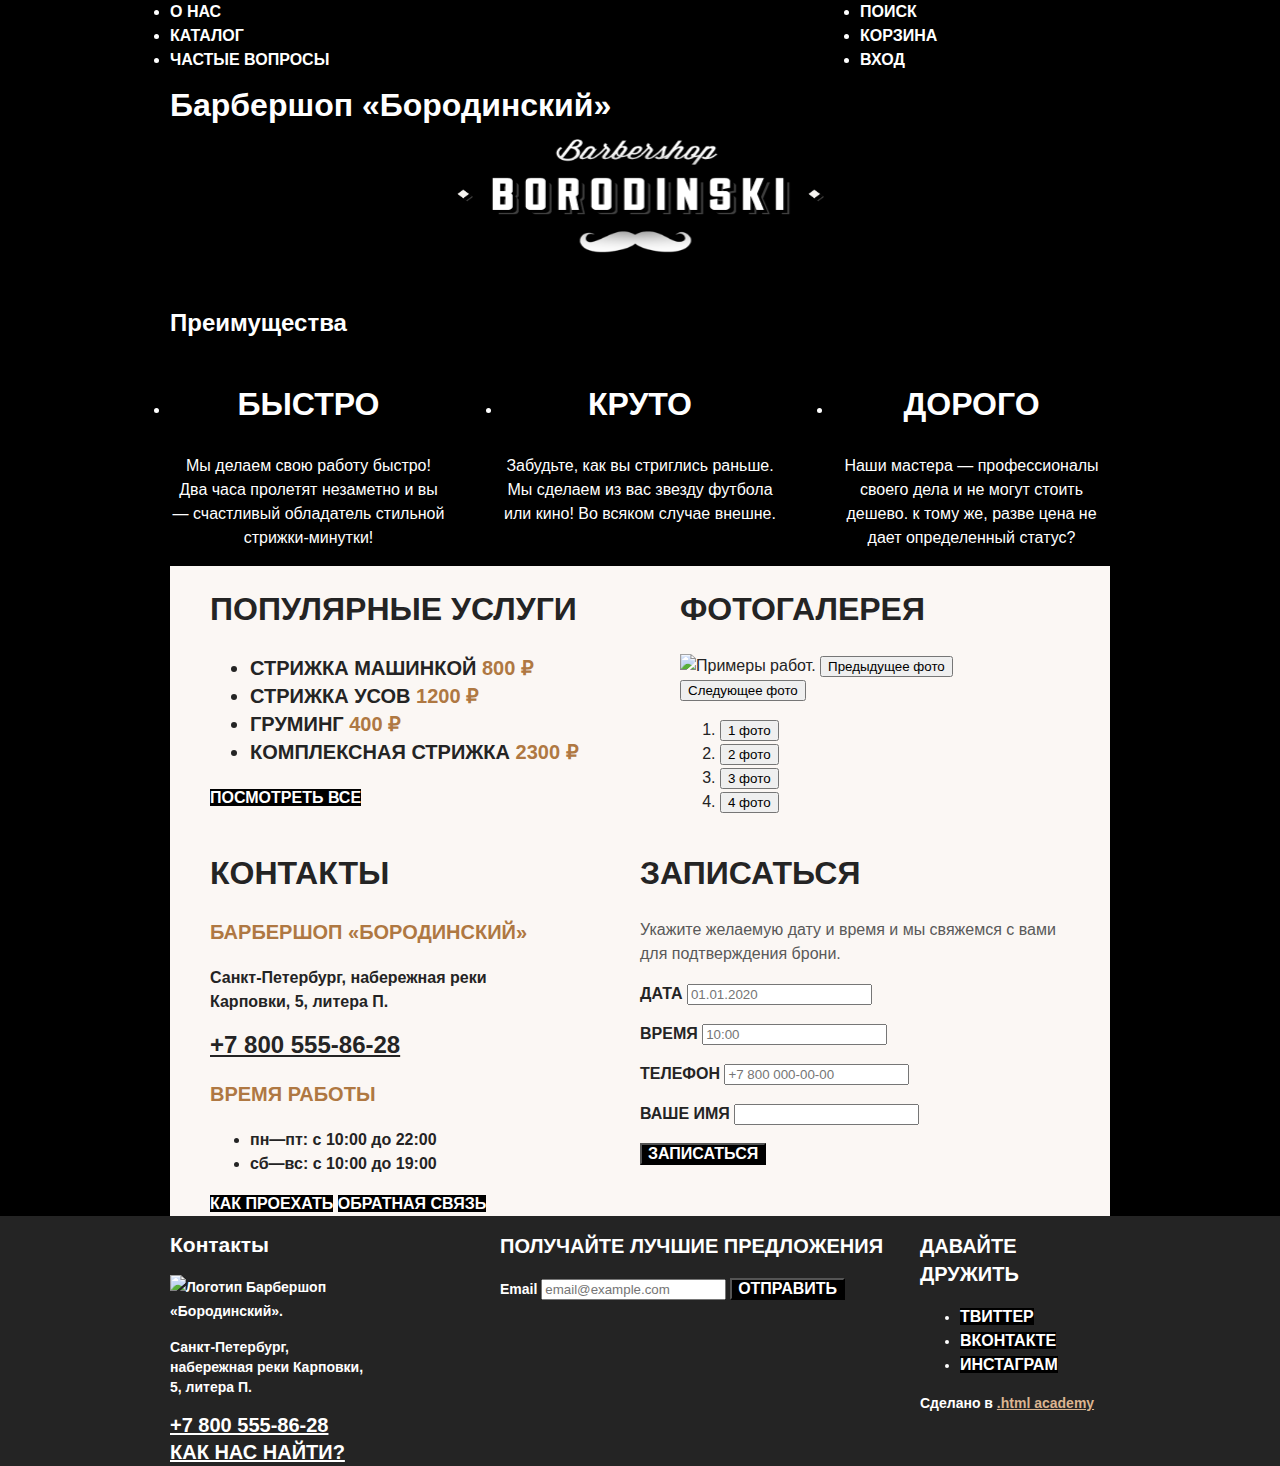
==== index.html @ fd974ee0 "omg" ====
<!DOCTYPE html>
<html lang="ru">
  <head>
    <meta charset="utf-8">
    <title>Главная страница</title>
    <link rel="stylesheet" href="styles/styles.css">
    <link rel="stylesheet" href="styles/outline.css">
    <link rel="stylesheet" href="styles/outline-settings.css">
  </head>
  <body>

    <!-- Шапка -->
    <header class="page-header">
      <nav class="navigation">
        <ul class="navigation-list">
          <li class="navigation-item">
            <a class="navigation-link" href="about.html">О нас</a>
          </li>
          <li class="navigation-item">
            <a class="navigation-link" href="catalog.html">Каталог</a>
          </li>
          <li class="navigation-item">
            <a class="navigation-link" href="faq.html">Частые вопросы</a>
          </li>
        </ul>
        <ul class="navigation-list navigation-user">
          <li class="navigation-item">
            <a class="navigation-link" href="#">
              <span class="visually-hidden">Поиск</span>
            </a>
          </li>
          <li class="navigation-item">
            <a class="navigation-link" href="#">
              <span class="visually-hidden">Корзина</span>
            </a>
          </li>
          <li class="navigation-item">
            <a class="navigation-link" href="#">Вход</a>
          </li>
        </ul>
      </nav>
    </header>

    <main class="main-container main-index">
      <div class="page-container">
        <!--Главный заголовок -->
        <h1 class="visually-hidden">Барбершоп «Бородинский»</h1>

        <!-- Лого -->
        <img class="logo" src="img/logo.png" width="367" height="152" alt="Барбершоп «Бородинский».">

        <!-- Преимущества -->
        <section class="advantages">
          <h2 class="visually-hidden">Преимущества</h2>
          <ul class="advantages-list">
            <li class="advantages-item">
              <h3 class="advantages-title">Быстро</h3>
              <p class="advantages-description">Мы делаем свою работу быстро! Два часа пролетят незаметно и вы — счастливый обладатель стильной стрижки-минутки!</p>
            </li>
            <li class="advantages-item">
              <h3 class="advantages-title">Круто</h3>
              <p class="advantages-description">Забудьте, как вы стриглись раньше. Мы сделаем из вас звезду футбола или кино! Во всяком случае внешне.</p>
            </li>
            <li class="advantages-item">
              <h3 class="advantages-title">Дорого</h3>
              <p class="advantages-description">Наши мастера — профессионалы своего дела и не могут стоить дешево. к тому же, разве цена не дает определенный статус?</p>
            </li>
          </ul>
        </section>

        <div class="index-columns">

          <!-- Популярные услуги -->
          <section class="services">
            <h2 class="services-title">Популярные услуги</h2>
            <ul class="services-list">
              <li class="services-item">
                <span class="services-name">Стрижка машинкой</span>
                <b class="services-price">800 ₽</b>
              </li>
              <li class="services-item">
                <span class="services-name">Стрижка усов </span>
                <b class="services-price">1200 ₽</b>
              </li>
              <li class="services-item">
                <span class="services-name">Груминг</span>
                <b class="services-price">400 ₽</b>
              </li>
              <li class="services-item">
                <span class="services-name">Комплексная стрижка</span>
                <b class="services-price">2300 ₽</b>
              </li>
            </ul>
            <a class="button button-all" href="#">Посмотреть все</a>
          </section>

          <!-- Фотогалерея -->
          <section class="gallery">
            <h2 class="gallery-title">Фотогалерея</h2>

            <img class="slider-image" src="images/gallery-1.jpg" alt="Примеры работ." width="390" height="250">
            <button class="slider-button slider-next" type="button">
              <span class="visually-hidden">Предыдущее фото</span>
            </button>
            <button class="slider-button slider-prev" type="button">
              <span class="visually-hidden">Следующее фото</span>
            </button>

            <ol class="slider-pagination">
              <li class="slider-pagination-item">
                <button class="slider-pagination-button slider-pagination-button-current" type="button">
                  <span class="visually-hidden">1 фото</span>
                </button>
              </li>
              <li class="slider-pagination-item">
                <button class="slider-pagination-button" type="button">
                  <span class="visually-hidden">2 фото</span>
                </button>
              </li>
              <li class="slider-pagination-item">
                <button class="slider-pagination-button" type="button">
                  <span class="visually-hidden">3 фото</span>
                </button>
              </li>
              <li class="slider-pagination-item">
                <button class="slider-pagination-button" type="button">
                  <span class="visually-hidden">4 фото</span>
                </button>
              </li>
            </ol>
          </section>
        </div>

        <div class="index-columns">

          <!-- Контакты -->
          <section class="contacts">
            <h2 class="contacts-title">Контакты</h2>
            <h3 class="contacts-subtitle">Барбершоп «Бородинский»</h3>
            <address class="contacts-address">
              <p class="contacts-address-text">Санкт-Петербург, набережная реки Карповки, 5, литера П.</p>
              <a class="contacts-phone" href="tel:+78005558628">+7 800 555-86-28</a>
            </address>
            <h3 class="contacts-subtitle">Время работы</h3>
            <ul class="contacts-schedule">
              <li class="contacts-schedule-item">пн—пт: с 10:00 до 22:00</li>
              <li class="contacts-schedule-item">сб—вс: с 10:00 до 19:00</li>
            </ul>
            <a class="button" href="#">Как проехать</a>
            <a class="button button-feedback" href="#">Обратная связь</a>
          </section>

          <!-- Форма записи -->
          <section class="appointment">
            <h2 class="appointment-title">Записаться</h2>
            <p class="appointment-info">Укажите желаемую дату и время и мы свяжемся с вами для подтверждения брони.</p>
            <form class="appointment-form" action="https://echo.htmlacademy.ru/" method="post">
              <p class="appointment-form-date">
                <label class="form-label" for="appointment-date">
                  Дата

                </label>
                <input type="text" id="appointment-date" name="appointment-date" placeholder="01.01.2020">
              </p>
              <p class="appointment-form-time">
                <label class="form-label" for="appointment-time">
                  Время

                </label>
                <input type="text" id="appointment-time" name="appointment-time" placeholder="10:00">
              </p>
              <p class="appointment-form-phone">
                <label class="form-label" for="appointment-phone">
                  Телефон
                </label>
                <input class="field" type="text" id="appointment-phone" name="appointment-phone" placeholder="+7 800 000-00-00">
              </p>
              <p class="appointment-form-name">
                <label class="form-label" for="appointment-name">
                  Ваше имя
                </label>
                <input class="field" type="text" id="appointment-name" name="appointment-name">
              </p>
              <button class="button" type="submit">Записаться</button>
            </form>
          </section>
        </div>
      </div>
    </main>

    <!-- Подвал -->
    <footer class="page-footer">
      <div class="page-footer-container">
        <section class="footer-contacts">
          <h2 class="visually-hidden">Контакты</h2>
          <img class="footer-contacts-logo" src="images/logo-footer.svg" alt="Логотип Барбершоп «Бородинский»." width="187" height="24">
          <address class="footer-contacts-address">
            <p class="about-text">Санкт-Петербург, набережная реки Карповки, 5, литера П.</p>
            <a class="footer-contacts-address-phone" href="tel:+78005558628">+7 800 555-86-28</a>
          </address>
          <a class="footer-contacts-map-link" href="#">Как нас найти?</a>
        </section>
        <section class="newsletter">
          <h2 class="page-footer-title">Получайте лучшие предложения</h2>
          <form class="newsletter-form" action="https://echo.htmlacademy.ru/" method="post">
            <label for="newsletter-email">Email</label>
          <input class="field"  placeholder="email@example.com" type="email" name="newsletter-email" id="newsletter-email" required>
            <button class="button newsletter-button" type="submit">
              <span class="visually-hidden">Отправить</span>
            </button>
          </form>
        </section>
        <section class="footer-social">
          <h2 class="page-footer-title">Давайте дружить</h2>
          <ul class="footer-social-list">
            <li class="footer-social-item">
              <a class="button" href="#">
                <span class="visually-hidden">Твиттер</span>
              </a>
            </li>
            <li class="footer-social-item">
              <a class="button" href="#">
                <span class="visually-hidden">ВКонтакте</span>
              </a>
            </li>
            <li class="footer-social-item">
              <a class="button" href="#">
                <span class="visually-hidden">Инстаграм</span>
              </a>
            </li>
          </ul>
          <p class="about-text">Сделано в <a class="htmlacademy-link" href="https://htmlacademy.ru/">.html academy</a></p>
        </section>
      </div>
    </footer>
  </body>
</html>
---- styles/styles.css ----
@font-face {
  font-family: "PT Sans";
  font-style: normal;
  font-weight: 400;
  src: url("fonts/pt-sans-regular.woff2") format("woff2");
  font-display: swap;
}

@font-face {
  font-family: "PT Sans";
  font-style: normal;
  font-weight: 700;
  src: url("fonts/pt-sans-bold.woff2") format("woff2");
  font-display: swap;
}

@font-face {
  font-family: "PT Sans";
  font-style: italic;
  font-weight: 400;
  src: url("fonts/pt-sans-italic.woff2") format("woff2");
}

@font-face {
  font-family: "PT Sans";
  font-style: italic;
  font-weight: 700;
  src: url("fonts/pt-sans-bold-italic.woff2") format("woff2");
  font-display: swap;
}

/* PT Sans Narrow */
@font-face {
  font-family: "PT Sans Narrow";
  font-style: normal;
  font-weight: 700;
  src: url("fonts/pt-sans-narrow-bold.woff2") format("woff2");
  font-display: swap;
}

html {
  height: 100%;
}

body {
  display: flex;
  flex-direction: column;
  min-height: 100%;
  margin: 0;
  font-family: "PT Sans", sans-serif;
  font-size: 16px;
  line-height: 24px;
  color: #242424;
  background-color: #fbf7f4;
}

/* Button */
.button {
  font-family: inherit;
  font-size: 16px;
  line-height: 16px;
  font-weight: 700;
  text-align: center;
  color: #ffffff;
  background-color: #000000;
  text-decoration: none;
  text-transform: uppercase;
}

/* Light */
.button-light,
.button-current {
  color: #242424;
  background-color: #ffffff;
}

/* Pages */

.page-header {
  color: #ffffff;
  background-color: #000000;
}

.navigation {
  display: flex;
  width: 940px;
  margin: 0 auto;
}

.navigation-list {
  width: 430px;
  margin: 0;
  padding: 0;
}

.navigation-link {
  font-family: "PT Sans Narrow", sans-serif;
  line-height: 22px;
  font-weight: 700;
  text-align: center;
  color: #ffffff;
  background-color: #000000;
  text-decoration: none;
  text-transform: uppercase;
}



.navigation-user {
  max-width: 250px;
  margin-left: auto;
}

.main-container {
  flex-grow: 1;
}

.main-index {
  color: #ffffff;
  background-color: #000000;
  background-image: url("img/bg.jpg");
  background-size: 100% auto;
  background-repeat: no-repeat;
}

.main-inner {
  color: #242424;
  background-color: #fbf7f4;
  background-image: url("img/bg.jpg");
}

.page-container {
  width: 940px;
  margin: 0 auto;
}

.logo {
  display: block;
  margin: 0 auto;
}

/* List */
.advantages-list {
  display: flex;
  justify-content: space-between;
  margin: 0;
  padding: 0;
  text-align: center;
  color: #ffffff;
}

/* Item */
.advantages-item {
  width: 277px;
}

/* Title */
.advantages-title {
  font-family: "PT Sans Narrow", sans-serif;
  font-size: 32px;
  line-height: 35px;
  text-transform: uppercase;
}

/* Index columns */
.index-columns {
  display: flex;
  justify-content: space-between;
  padding: 0 40px;
  color: #242424;
  background-color: #fbf7f4;
  background-image: url("images/bg-noisy.png");
}

/* Services*/

.services {
  width: 390px;
  text-transform: uppercase;
}

/* Title */
.services-title {
  font-size: 32px;
  line-height: 35px;
  font-weight: 700;
}

/* Price */
.services-list {
  font-size: 20px;
  line-height: 28px;
  font-weight: 700;
}

.services-price {
  color: #af7842;
}

.gallery {
  width: 390px;
}

/* Title */
.gallery-title {
  font-size: 32px;
  line-height: 35px;
  font-weight: 700;
  text-transform: uppercase;
}

.contacts {
  width: 350px;
  font-weight: 700;
}

/* Title */
.contacts-title {
  font-size: 32px;
  line-height: 35px;
  font-weight: 700;
  text-transform: uppercase;
}

.contacts-address {
  font-style: normal;
}

/* Subtitle */
.contacts-subtitle {
  font-size: 20px;
  line-height: 28px;
  text-transform: uppercase;
  color: #af7842;
}

/* Phone */
.contacts-phone {
  font-size: 24px;
  line-height: 29px;
  text-decoration-line: underline;
  text-transform: uppercase;
  color: #242424;
}

.appointment {
  width: 430px;
}

/* Title */
.appointment-title {
  font-size: 32px;
  line-height: 35px;
  font-weight: 700;
  text-transform: uppercase;
}

/* List */
.appointment-info {
  color: #595959;
}

/* Label */
.form-label {
  line-height: 24px;
  font-weight: 700;
  text-transform: uppercase;
}

.page-footer {
  font-size: 14px;
  font-weight: 700;
  color: #ffffff;
  background-color: #242424;
  background-image: url("images/bg-noisy.png");
  background-repeat: repeat;
}

.page-footer a {
  color: #ffffff;
}

.page-footer .htmlacademy-link {
  font-size: 14px;
  color: #dbb590;
}

.page-footer-title {
  font-family: "PT Sans Narrow", sans-serif;
  font-size: 20px;
  line-height: 28px;
  font-weight: 700;
  color: #ffffff;
  text-transform: uppercase;
}

.page-footer-container {
  display: flex;
  width: 940px;
  margin: 0 auto;
}

.footer-contacts {
  width: 200px;
  margin-right: 130px;
}

.footer-contacts-address {
  font-style: normal;
}

.footer-contacts-address p {
  font-size: 14px;
  line-height: 20px;
  font-weight: 700;
  color: #ffffff;
}

.footer-contacts-address-phone {
  font-family: "PT Sans Narrow", sans-serif;
  font-size: 20px;
  line-height: 28px;
  font-weight: 700;
  text-decoration: underline;
  text-transform: uppercase;
}

.footer-contacts-map-link {
  font-family: "PT Sans Narrow", sans-serif;
  font-size: 20px;
  line-height: 26px;
  font-weight: 700;
  color: #ffffff;
  text-decoration: underline;
  text-transform: uppercase;
}

.footer-social {
  margin-left: auto;
  max-width: 190px;
}

.inner-header-title {
  font-size: 32px;
  line-height: 35px;
  text-transform: uppercase;
}

/* Breadcrumbs */
.breadcrumbs {
  color: #242424;
}

/* Link */
.breadcrumbs-link {
  color: inherit;
}

/* Title */
.catalog-filter-title {
  font-size: 20px;
  line-height: 28px;
  font-weight: 700;
  color: #242424;
  text-transform: uppercase;
}

/* Label */
.control-label {
  font-weight: 700;
}

.sorting-container {
  color: #000000;
  background-color: #ffffff;
}

/* Item */
.product-card {
  background-color: #ffffff;
}

/* Link */
.product-card-link {
  text-decoration: none;
}

/* Title */
.product-card-title {
  font-weight: 700;
  color: #242424;
}

/* Price */
.product-card-price {
  font-size: 24px;
  line-height: 29px;
  font-weight: 700;
  color: #814b18;
  text-transform: uppercase;
}

/* Pagination */

.pagination {
  background-color: #ffffff;
}

/* Link */

.pagination-link {
  line-height: 16px;
  font-weight: 700;
  color: #ffffff;
  background-color: #000000;
  text-decoration: none;
}

.pagination-current {
  color: #242424;
  background-color: #ffffff;
}

.pagination-disabled {
  background-color: #595959;
}

.pagination {
  background-color: #ffffff;
}

/* Without background */
.pagination-clear {
  background-color: transparent;
}
---- styles/outline-settings.css ----
body {
  --outlines-shown: 1;
  --outline-hint-scale: 0;
  --outline-1-enabled: 0;
  --outline-2-enabled: 0;
  --outline-3-enabled: 0;
  --outline-4-enabled: 0;
  --outline-5-enabled: 0;
  --outline-6-enabled: 0;
}
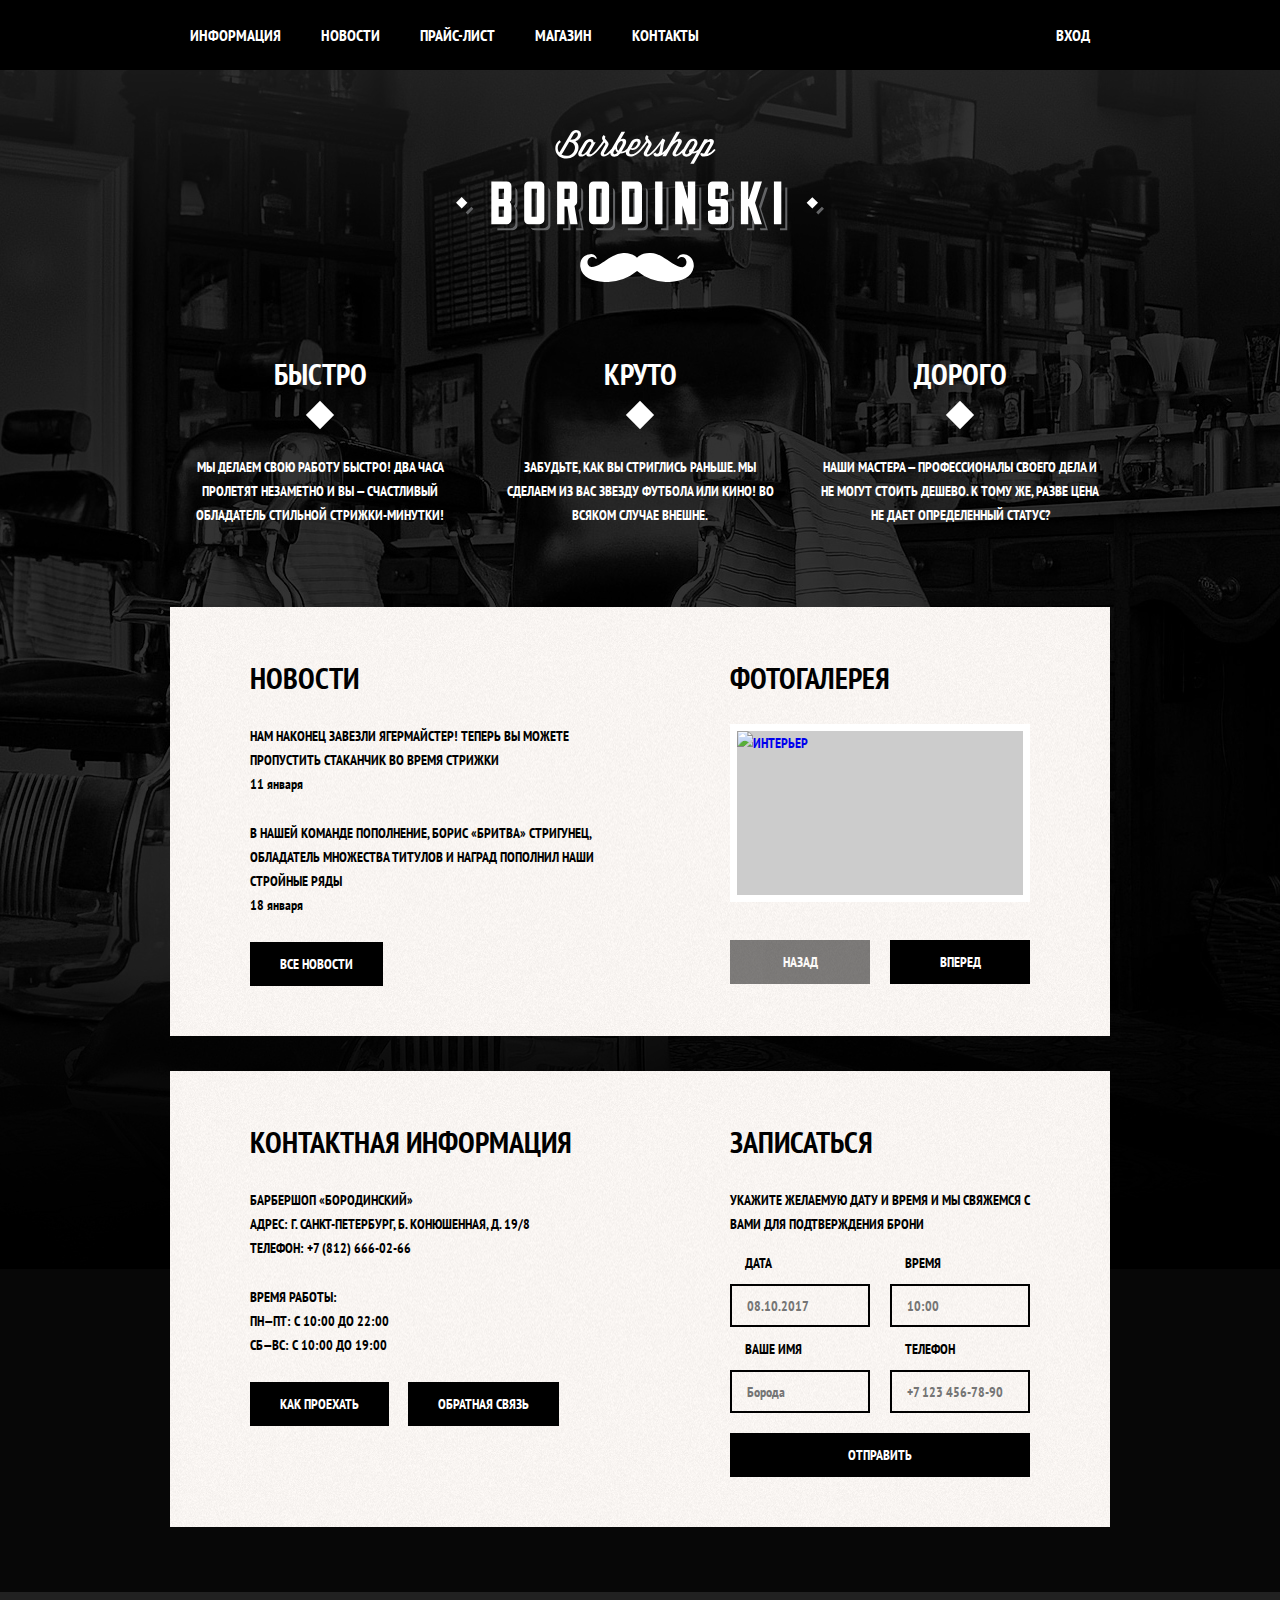
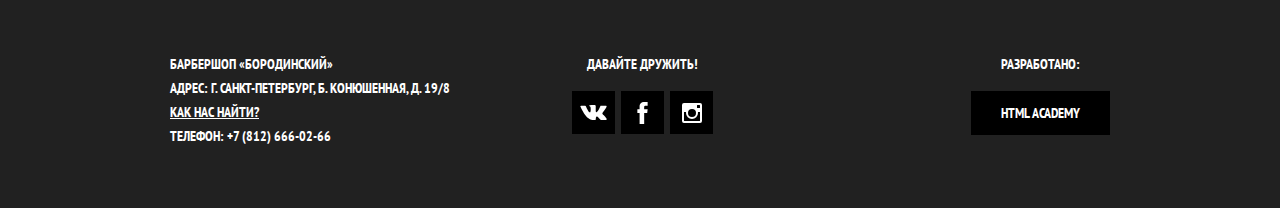
==== commit 0a8886bc: "pictures start" ====
--- a/index.html
+++ b/index.html
@@ -1,237 +1,320 @@
 <!DOCTYPE html>
 <html lang="ru">
-  <head>
-    <meta charset="utf-8">
-    <title>Главная страница</title>
-    <link rel="stylesheet" href="styles/styles.css">
-    <link rel="stylesheet" href="styles/outline.css">
-    <link rel="stylesheet" href="styles/outline-settings.css">
-  </head>
-  <body>
-
-    <!-- Шапка -->
-    <header class="page-header">
-      <nav class="navigation">
-        <ul class="navigation-list">
-          <li class="navigation-item">
-            <a class="navigation-link" href="about.html">О нас</a>
-          </li>
-          <li class="navigation-item">
-            <a class="navigation-link" href="catalog.html">Каталог</a>
-          </li>
-          <li class="navigation-item">
-            <a class="navigation-link" href="faq.html">Частые вопросы</a>
-          </li>
-        </ul>
-        <ul class="navigation-list navigation-user">
-          <li class="navigation-item">
-            <a class="navigation-link" href="#">
-              <span class="visually-hidden">Поиск</span>
+
+<head>
+    <meta charset="UTF-8">
+    <title>Барбершоп «Бородинский»</title>
+    <link rel="stylesheet" href="https://fonts.googleapis.com/css?family=PT+Sans+Narrow:400,700&amp;subset=latin,cyrillic">
+    <link href="css/normalize.css" rel="stylesheet">
+    <link href="css/style.css" rel="stylesheet">
+</head>
+
+<body>
+
+    <header class="main-header">
+        <nav class="main-navigation">
+            <a class="main-header-logo">
+                <img src="img/index-logo.svg" width="368" height="153" alt="Логотип барбершопа «Бородинский»">
             </a>
-          </li>
-          <li class="navigation-item">
-            <a class="navigation-link" href="#">
-              <span class="visually-hidden">Корзина</span>
-            </a>
-          </li>
-          <li class="navigation-item">
-            <a class="navigation-link" href="#">Вход</a>
-          </li>
-        </ul>
-      </nav>
+            <div class="main-navigation-wrapper">
+                <div class="container">
+                    <ul class="site-navigation">
+                        <li>
+                            <a href="info.html">Информация</a>
+                        </li>
+                        <li>
+                            <a href="news.html">Новости</a>
+                        </li>
+                        <li>
+                            <a href="price.html">Прайс-лист</a>
+                        </li>
+                        <li>
+                            <a href="catalog.html">Магазин</a>
+                        </li>
+                        <li>
+                            <a href="contacts.html">Контакты</a>
+                        </li>
+                    </ul>
+                    <ul class="user-navigation">
+                        <li>
+                            <a class="login-link" href="login.html">Вход</a>
+                        </li>
+                    </ul>
+                </div>
+            </div>
+        </nav>
     </header>
 
-    <main class="main-container main-index">
-      <div class="page-container">
-        <!--Главный заголовок -->
+    <main class="container">
+
         <h1 class="visually-hidden">Барбершоп «Бородинский»</h1>
 
-        <!-- Лого -->
-        <img class="logo" src="img/logo.png" width="367" height="152" alt="Барбершоп «Бородинский».">
-
-        <!-- Преимущества -->
-        <section class="advantages">
-          <h2 class="visually-hidden">Преимущества</h2>
-          <ul class="advantages-list">
-            <li class="advantages-item">
-              <h3 class="advantages-title">Быстро</h3>
-              <p class="advantages-description">Мы делаем свою работу быстро! Два часа пролетят незаметно и вы — счастливый обладатель стильной стрижки-минутки!</p>
-            </li>
-            <li class="advantages-item">
-              <h3 class="advantages-title">Круто</h3>
-              <p class="advantages-description">Забудьте, как вы стриглись раньше. Мы сделаем из вас звезду футбола или кино! Во всяком случае внешне.</p>
-            </li>
-            <li class="advantages-item">
-              <h3 class="advantages-title">Дорого</h3>
-              <p class="advantages-description">Наши мастера — профессионалы своего дела и не могут стоить дешево. к тому же, разве цена не дает определенный статус?</p>
-            </li>
-          </ul>
+        <section class="features">
+            <h2 class="visually-hidden">Преимущества</h2>
+            <ul class="features-list">
+                <li class="feature-item">
+                    <h3>Быстро</h3>
+                    <p>Мы делаем свою работу быстро! Два часа пролетят незаметно и вы — счастливый обладатель стильной стрижки-минутки!</p>
+                </li>
+                <li class="feature-item">
+                    <h3>Круто</h3>
+                    <p>Забудьте, как вы стриглись раньше. Мы сделаем из вас звезду футбола или кино! Во всяком случае внешне.</p>
+                </li>
+                <li class="feature-item">
+                    <h3>Дорого</h3>
+                    <p>Наши мастера — профессионалы своего дела и не могут стоить дешево. К тому же, разве цена не дает определенный
+                        статус?</p>
+                </li>
+            </ul>
         </section>
 
         <div class="index-columns">
 
-          <!-- Популярные услуги -->
-          <section class="services">
-            <h2 class="services-title">Популярные услуги</h2>
-            <ul class="services-list">
-              <li class="services-item">
-                <span class="services-name">Стрижка машинкой</span>
-                <b class="services-price">800 ₽</b>
-              </li>
-              <li class="services-item">
-                <span class="services-name">Стрижка усов </span>
-                <b class="services-price">1200 ₽</b>
-              </li>
-              <li class="services-item">
-                <span class="services-name">Груминг</span>
-                <b class="services-price">400 ₽</b>
-              </li>
-              <li class="services-item">
-                <span class="services-name">Комплексная стрижка</span>
-                <b class="services-price">2300 ₽</b>
-              </li>
-            </ul>
-            <a class="button button-all" href="#">Посмотреть все</a>
-          </section>
-
-          <!-- Фотогалерея -->
-          <section class="gallery">
-            <h2 class="gallery-title">Фотогалерея</h2>
-
-            <img class="slider-image" src="images/gallery-1.jpg" alt="Примеры работ." width="390" height="250">
-            <button class="slider-button slider-next" type="button">
-              <span class="visually-hidden">Предыдущее фото</span>
-            </button>
-            <button class="slider-button slider-prev" type="button">
-              <span class="visually-hidden">Следующее фото</span>
-            </button>
-
-            <ol class="slider-pagination">
-              <li class="slider-pagination-item">
-                <button class="slider-pagination-button slider-pagination-button-current" type="button">
-                  <span class="visually-hidden">1 фото</span>
-                </button>
-              </li>
-              <li class="slider-pagination-item">
-                <button class="slider-pagination-button" type="button">
-                  <span class="visually-hidden">2 фото</span>
-                </button>
-              </li>
-              <li class="slider-pagination-item">
-                <button class="slider-pagination-button" type="button">
-                  <span class="visually-hidden">3 фото</span>
-                </button>
-              </li>
-              <li class="slider-pagination-item">
-                <button class="slider-pagination-button" type="button">
-                  <span class="visually-hidden">4 фото</span>
-                </button>
-              </li>
-            </ol>
-          </section>
+            <section class="news">
+                <h2>Новости</h2>
+                <ul class="news-list">
+                    <li class="news-item">
+                        <p>Нам наконец завезли Ягермайстер! Теперь вы можете пропустить стаканчик во время стрижки</p>
+                        <time datetime="2016-01-11">11 января</time>
+                    </li>
+                    <li class="news-item">
+                        <p>В нашей команде пополнение, Борис «Бритва» Стригунец, обладатель множества титулов и наград пополнил
+                            наши стройные ряды</p>
+                        <time datetime="2016-01-18">18 января</time>
+                    </li>
+                </ul>
+                <a class="button" href="news.html">Все новости</a>
+            </section>
+
+            <section class="gallery">
+                <h2>Фотогалерея</h2>
+                <div class="gallery-container">
+                    <figure class="gallery-content">
+                        <a href="#">
+                            <img src="img/studio.jpg" width="286" height="164" alt="Интерьер">
+                        </a>
+                    </figure>
+                    <button class="button gallery-button gallery-button-back" type="button" disabled>Назад</button>
+                    <button class="button gallery-button gallery-button-next" type="button">Вперед</button>
+                </div>
+            </section>
+
         </div>
 
         <div class="index-columns">
 
-          <!-- Контакты -->
-          <section class="contacts">
-            <h2 class="contacts-title">Контакты</h2>
-            <h3 class="contacts-subtitle">Барбершоп «Бородинский»</h3>
-            <address class="contacts-address">
-              <p class="contacts-address-text">Санкт-Петербург, набережная реки Карповки, 5, литера П.</p>
-              <a class="contacts-phone" href="tel:+78005558628">+7 800 555-86-28</a>
-            </address>
-            <h3 class="contacts-subtitle">Время работы</h3>
-            <ul class="contacts-schedule">
-              <li class="contacts-schedule-item">пн—пт: с 10:00 до 22:00</li>
-              <li class="contacts-schedule-item">сб—вс: с 10:00 до 19:00</li>
-            </ul>
-            <a class="button" href="#">Как проехать</a>
-            <a class="button button-feedback" href="#">Обратная связь</a>
-          </section>
-
-          <!-- Форма записи -->
-          <section class="appointment">
-            <h2 class="appointment-title">Записаться</h2>
-            <p class="appointment-info">Укажите желаемую дату и время и мы свяжемся с вами для подтверждения брони.</p>
-            <form class="appointment-form" action="https://echo.htmlacademy.ru/" method="post">
-              <p class="appointment-form-date">
-                <label class="form-label" for="appointment-date">
-                  Дата
-
+            <section class="contacts">
+                <h2>Контактная информация</h2>
+                <p>
+                    Барбершоп «Бородинский»
+                    <br> Адрес: г. Санкт-Петербург, Б. Конюшенная, д. 19/8
+                    <br> Телефон: +7 (812) 666-02-66
+                </p>
+                <p>
+                    Время работы:
+                    <br> пн—пт: с 10:00 до 22:00
+                    <br> сб—вс: с 10:00 до 19:00
+                </p>
+                <a class="button contacts-button-map" href="map.html">Как проехать</a>
+                <a class="button" href="contacts.html">Обратная связь</a>
+            </section>
+
+            <section class="appointment">
+                <h2>Записаться</h2>
+                <p class="appointment-info">Укажите желаемую дату и время и мы свяжемся с вами для подтверждения брони</p>
+                <form class="appointment-form" action="https://echo.htmlacademy.ru" method="post">
+                    <p class="appointment-item">
+                        <label for="appointment-date">Дата</label>
+                        <input id="appointment-date" type="text" name="date" value="" placeholder="08.10.2017">
+                    </p>
+                    <p class="appointment-item">
+                        <label for="appointment-time">Время</label>
+                        <input id="appointment-time" type="text" name="time" value="" placeholder="10:00">
+                    </p>
+                    <p class="appointment-item">
+                        <label for="appointment-name">Ваше имя</label>
+                        <input id="appointment-name" type="text" name="name" value="" placeholder="Борода">
+                    </p>
+                    <p class="appointment-item">
+                        <label for="appointment-phone">Телефон</label>
+                        <input id="appointment-phone" type="tel" name="phone" value="" placeholder="+7 123 456-78-90">
+                    </p>
+                    <button class="button" type="submit">Отправить</button>
+                </form>
+            </section>
+
+        </div>
+
+    </main>
+
+    <footer class="main-footer">
+        <div class="container">
+            <p class="footer-contacts">
+                Барбершоп «Бородинский»
+                <br> Адрес: г. Санкт-Петербург, Б. Конюшенная, д. 19/8
+                <br>
+                <a href="map.html">Как нас найти?</a>
+                <br> Телефон: +7 (812) 666-02-66
+            </p>
+            <div class="footer-social">
+                <b>Давайте дружить!</b>
+                <ul>
+                    <li>
+                        <a class="social-button" href="#">
+                            <span class="visually-hidden">Вконтакте</span>
+                            <svg xmlns="http://www.w3.org/2000/svg" width="27" height="15" viewBox="0 0 26.14 14.91">
+                                <path d="M26 13.47l-.09-.17a13.55 13.55 0 0 0-2.6-3q-.87-.83-1.1-1.12A1 1 0 0 1 22 8a10.27 10.27 0 0 1 1.22-1.78l.88-1.16q2.35-3.13 2-4L26 .94a.8.8 0 0 0-.4-.22 2.14 2.14 0 0 0-.87 0h-3.92a.51.51 0 0 0-.27 0h-.3a.6.6 0 0 0-.15.14.93.93 0 0 0-.14.24 22.22 22.22 0 0 1-1.46 3.06q-.5.84-.93 1.46a7 7 0 0 1-.71.91 4.94 4.94 0 0 1-.52.47q-.23.18-.35.15l-.23-.05a.9.9 0 0 1-.31-.33 1.49 1.49 0 0 1-.16-.53v-.55-.65-.57-1.12-1-.75a3.14 3.14 0 0 0 0-.62 2.12 2.12 0 0 0-.14-.44.73.73 0 0 0-.28-.33 1.57 1.57 0 0 0-.46-.18A9 9 0 0 0 12.57 0a8.93 8.93 0 0 0-3.25.33 1.83 1.83 0 0 0-.52.41q-.25.3-.07.33a1.67 1.67 0 0 1 1.16.59l.08.16a2.6 2.6 0 0 1 .19.63 6.32 6.32 0 0 1 .12 1 10.59 10.59 0 0 1 0 1.7q-.07.71-.13 1.1a2.21 2.21 0 0 1-.18.64 2.69 2.69 0 0 1-.16.3l-.07.07a1 1 0 0 1-.37.07.86.86 0 0 1-.46-.19 3.27 3.27 0 0 1-.56-.52 7 7 0 0 1-.66-.93q-.37-.6-.76-1.42l-.22-.39q-.2-.38-.56-1.11t-.62-1.43A.9.9 0 0 0 5.2.9h-.07a.93.93 0 0 0-.22-.16A1.44 1.44 0 0 0 4.6.65L.87.68A1 1 0 0 0 .1.94L0 1a.44.44 0 0 0 0 .22 1.08 1.08 0 0 0 .08.37Q.9 3.53 1.86 5.31t1.66 2.87Q4.23 9.27 5 10.24t1 1.24l.37.41.34.33a8.06 8.06 0 0 0 1 .78 16.34 16.34 0 0 0 1.4.9 7.6 7.6 0 0 0 1.79.72 6.19 6.19 0 0 0 2 .22h1.57a1.08 1.08 0 0 0 .72-.3l.05-.07a.9.9 0 0 0 .1-.25 1.38 1.38 0 0 0 0-.37 4.48 4.48 0 0 1 .09-1.05 2.77 2.77 0 0 1 .23-.71 1.74 1.74 0 0 1 .29-.4 1.19 1.19 0 0 1 .23-.2h.11a.86.86 0 0 1 .77.21 4.52 4.52 0 0 1 .83.79q.39.47.93 1.05a6.41 6.41 0 0 0 1 .87l.27.16a3.31 3.31 0 0 0 .71.3 1.53 1.53 0 0 0 .76.07l3.48-.05a1.58 1.58 0 0 0 .8-.17.68.68 0 0 0 .34-.37 1.06 1.06 0 0 0 0-.46 1.71 1.71 0 0 0-.1-.36z"
+                                    fill="#fff" />
+                            </svg>
+                        </a>
+                    </li>
+                    <li>
+                        <a class="social-button" href="#">
+                            <span class="visually-hidden">Фейсбук</span>
+                            <svg xmlns="http://www.w3.org/2000/svg" width="19" height="22" viewBox="0 0 10.15 21.74">
+                                <path d="M3.34 1.12A4.77 4.77 0 0 1 6.53 0h3.61v3.81H7.81a1.07 1.07 0 0 0-1.09.83v2.55h3.42c-.08 1.23-.24 2.45-.41 3.67h-3v10.87H2.21V10.86H0V7.21h2.19V3.66a3.83 3.83 0 0 1 1.15-2.54z"
+                                    fill="#fff" />
+                            </svg>
+                        </a>
+                    </li>
+                    <li>
+                        <a class="social-button" href="#">
+                            <span class="visually-hidden">Инстаграм</span>
+                            <svg xmlns="http://www.w3.org/2000/svg" width="20" height="20" viewBox="0 0 20 20">
+                                <path d="M18 0H2a2 2 0 0 0-2 2v16a2 2 0 0 0 2 2h16a2 2 0 0 0 2-2V2a2 2 0 0 0-2-2zm-8 6a4 4 0 1 1-4 4 4 4 0 0 1 4-4zM2.5 18a.47.47 0 0 1-.5-.5V9h2.1a3.4 3.4 0 0 0-.1 1 6 6 0 1 0 12 0 3.4 3.4 0 0 0-.1-1H18v8.5a.47.47 0 0 1-.5.5zM18 4.5a.47.47 0 0 1-.5.5h-2a.47.47 0 0 1-.5-.5v-2a.47.47 0 0 1 .5-.5h2a.47.47 0 0 1 .5.5z"
+                                    fill="#fff" />
+                            </svg>
+                        </a>
+                    </li>
+                </ul>
+            </div>
+            <p class="footer-copyright">
+                <b>Разработано:</b>
+                <a class="button" href="https://htmlacademy.ru">HTML Academy</a>
+            </p>
+        </div>
+    </footer>
+
+    <section class="modal modal-login">
+        <h2>Личный кабинет</h2>
+        <p class="modal-description">Введите пожалуйста свой логин и пароль</p>
+        <form class="login-form" action="https://echo.htmlacademy.ru" method="post">
+            <p>
+                <label class="visually-hidden" for="user-login">Логин</label>
+                <input class="login-icon-user" id="user-login" type="text" name="login" placeholder="Логин">
+            </p>
+            <p>
+                <label class="visually-hidden" for="user-password">Пароль</label>
+                <input class="login-icon-password" id="user-password" type="password" name="password" placeholder="Пароль">
+            </p>
+            <p class="login-help">
+                <label class="login-checkbox">
+                    <input type="checkbox" name="remember" class="visually-hidden">
+                    <span class="checkbox-indicator"></span>
+                    Запомните меня
                 </label>
-                <input type="text" id="appointment-date" name="appointment-date" placeholder="01.01.2020">
-              </p>
-              <p class="appointment-form-time">
-                <label class="form-label" for="appointment-time">
-                  Время
-
-                </label>
-                <input type="text" id="appointment-time" name="appointment-time" placeholder="10:00">
-              </p>
-              <p class="appointment-form-phone">
-                <label class="form-label" for="appointment-phone">
-                  Телефон
-                </label>
-                <input class="field" type="text" id="appointment-phone" name="appointment-phone" placeholder="+7 800 000-00-00">
-              </p>
-              <p class="appointment-form-name">
-                <label class="form-label" for="appointment-name">
-                  Ваше имя
-                </label>
-                <input class="field" type="text" id="appointment-name" name="appointment-name">
-              </p>
-              <button class="button" type="submit">Записаться</button>
-            </form>
-          </section>
-        </div>
-      </div>
-    </main>
-
-    <!-- Подвал -->
-    <footer class="page-footer">
-      <div class="page-footer-container">
-        <section class="footer-contacts">
-          <h2 class="visually-hidden">Контакты</h2>
-          <img class="footer-contacts-logo" src="images/logo-footer.svg" alt="Логотип Барбершоп «Бородинский»." width="187" height="24">
-          <address class="footer-contacts-address">
-            <p class="about-text">Санкт-Петербург, набережная реки Карповки, 5, литера П.</p>
-            <a class="footer-contacts-address-phone" href="tel:+78005558628">+7 800 555-86-28</a>
-          </address>
-          <a class="footer-contacts-map-link" href="#">Как нас найти?</a>
-        </section>
-        <section class="newsletter">
-          <h2 class="page-footer-title">Получайте лучшие предложения</h2>
-          <form class="newsletter-form" action="https://echo.htmlacademy.ru/" method="post">
-            <label for="newsletter-email">Email</label>
-          <input class="field"  placeholder="email@example.com" type="email" name="newsletter-email" id="newsletter-email" required>
-            <button class="button newsletter-button" type="submit">
-              <span class="visually-hidden">Отправить</span>
-            </button>
-          </form>
-        </section>
-        <section class="footer-social">
-          <h2 class="page-footer-title">Давайте дружить</h2>
-          <ul class="footer-social-list">
-            <li class="footer-social-item">
-              <a class="button" href="#">
-                <span class="visually-hidden">Твиттер</span>
-              </a>
-            </li>
-            <li class="footer-social-item">
-              <a class="button" href="#">
-                <span class="visually-hidden">ВКонтакте</span>
-              </a>
-            </li>
-            <li class="footer-social-item">
-              <a class="button" href="#">
-                <span class="visually-hidden">Инстаграм</span>
-              </a>
-            </li>
-          </ul>
-          <p class="about-text">Сделано в <a class="htmlacademy-link" href="https://htmlacademy.ru/">.html academy</a></p>
-        </section>
-      </div>
-    </footer>
-  </body>
-</html>
+                <a class="restore" href="#">Я забыл пароль!</a>
+            </p>
+            <button class="button" type="submit">Войти</button>
+        </form>
+        <button class="modal-close" type="button">Закрыть</button>
+    </section>
+
+    <section class="modal modal-map">
+        <h2 class="visually-hidden">Как до нас добраться</h2>
+        <iframe src="https://www.google.com/maps/embed?pb=!1m18!1m12!1m3!1d1998.6037999040354!2d30.322010416394033!3d59.938716271971415!2m3!1f0!2f0!3f0!3m2!1i1024!2i768!4f13.1!3m3!1m2!1s0x4696310fca5ba729%3A0xea9c53d4493c879f!2sBolshaya+Konyushennaya+ul.%2C+19%2C+Sankt-Peterburg%2C+Russia%2C+191186!5e0!3m2!1sen!2s!4v1441888483426"
+            width="766" height="560" allowfullscreen></iframe>
+        <p>
+            <img src="img/map.jpg" width="766" height="560" alt="Офис компании по адресу ул. Большая Конюшенная 19/8, Санкт-Петербург">
+        </p>
+        <button class="modal-close" type="button">Закрыть</button>
+    </section>
+
+    <script>
+        var link = document.querySelector(".login-link");
+
+        var popup = document.querySelector(".modal-login");
+        var close = popup.querySelector(".modal-close");
+
+        var form = popup.querySelector("form");
+        var login = popup.querySelector("[name=login]");
+        var password = popup.querySelector("[name=password]");
+
+        var isStorageSupport = true;
+        var storage = "";
+
+        try {
+            storage = localStorage.getItem("login");
+        } catch (err) {
+            isStorageSupport = false;
+        }
+
+        link.addEventListener("click", function (evt) {
+            evt.preventDefault();
+            popup.classList.add("modal-show");
+
+            if (storage) {
+                login.value = storage;
+                password.focus();
+            } else {
+                login.focus();
+            }
+        });
+
+        close.addEventListener("click", function (evt) {
+            evt.preventDefault();
+            popup.classList.remove("modal-show");
+            popup.classList.remove("modal-error");
+        });
+
+        form.addEventListener("submit", function (evt) {
+            if (!login.value || !password.value) {
+                evt.preventDefault();
+                popup.classList.remove("modal-error");
+                popup.offsetWidth = popup.offsetWidth;
+                popup.classList.add("modal-error");
+            } else {
+                if (isStorageSupport) {
+                    localStorage.setItem("login", login.value);
+                }
+            }
+        });
+
+        window.addEventListener("keydown", function (evt) {
+            if (evt.keyCode === 27) {
+                evt.preventDefault();
+                if (popup.classList.contains("modal-show")) {
+                    popup.classList.remove("modal-show");
+                    popup.classList.remove("modal-error");
+                }
+            }
+        });
+
+        var mapLink = document.querySelector(".contacts-button-map");
+
+        var mapPopup = document.querySelector(".modal-map");
+        var mapClose = mapPopup.querySelector(".modal-close");
+
+        mapLink.addEventListener("click", function (evt) {
+            evt.preventDefault();
+            mapPopup.classList.add("modal-show");
+        });
+
+        mapClose.addEventListener("click", function (evt) {
+            evt.preventDefault();
+            mapPopup.classList.remove("modal-show");
+        });
+
+        window.addEventListener("keydown", function (evt) {
+            if (evt.keyCode === 27) {
+                evt.preventDefault();
+                if (mapPopup.classList.contains("modal-show")) {
+                    mapPopup.classList.remove("modal-show");
+                }
+            }
+        });
+    </script>
+
+</body>
+
+</html>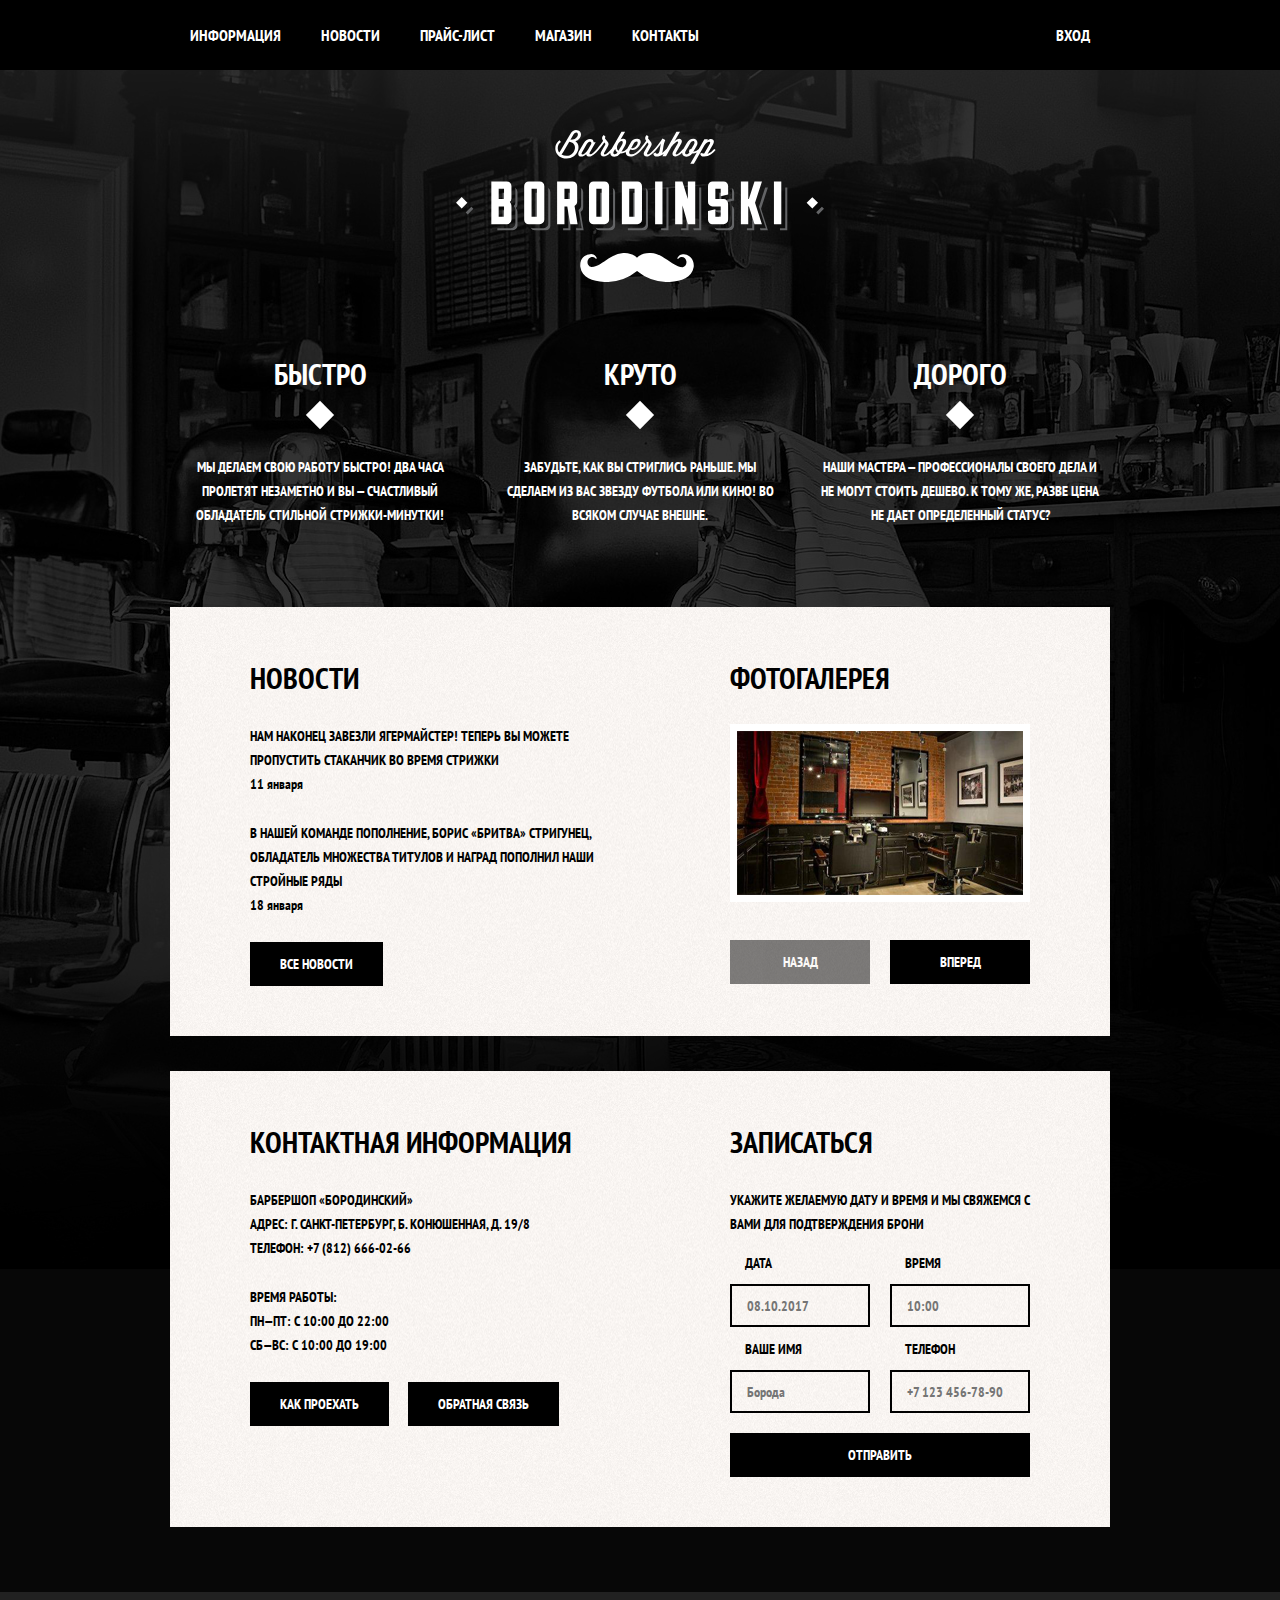
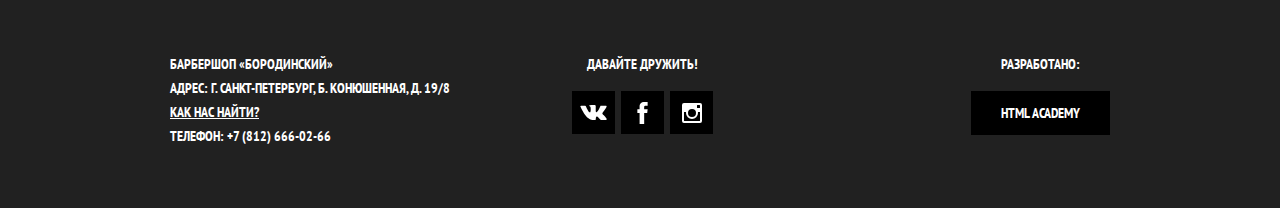
==== commit f77a3369: "img" ====
--- a/index.html
+++ b/index.html
@@ -52,8 +52,7 @@
         <section class="features">
             <h2 class="visually-hidden">Преимущества</h2>
             <ul class="features-list">
-                <li class="feature-item">
-                    <h3>Быстро</h3>
+                <li class="feature-item">                    <h3>Быстро</h3>
                     <p>Мы делаем свою работу быстро! Два часа пролетят незаметно и вы — счастливый обладатель стильной стрижки-минутки!</p>
                 </li>
                 <li class="feature-item">
@@ -91,7 +90,7 @@
                 <div class="gallery-container">
                     <figure class="gallery-content">
                         <a href="#">
-                            <img src="img/studio.jpg" width="286" height="164" alt="Интерьер">
+                            <img src="img/studio.png" width="286" height="164" alt="Интерьер">
                         </a>
                     </figure>
                     <button class="button gallery-button gallery-button-back" type="button" disabled>Назад</button>
